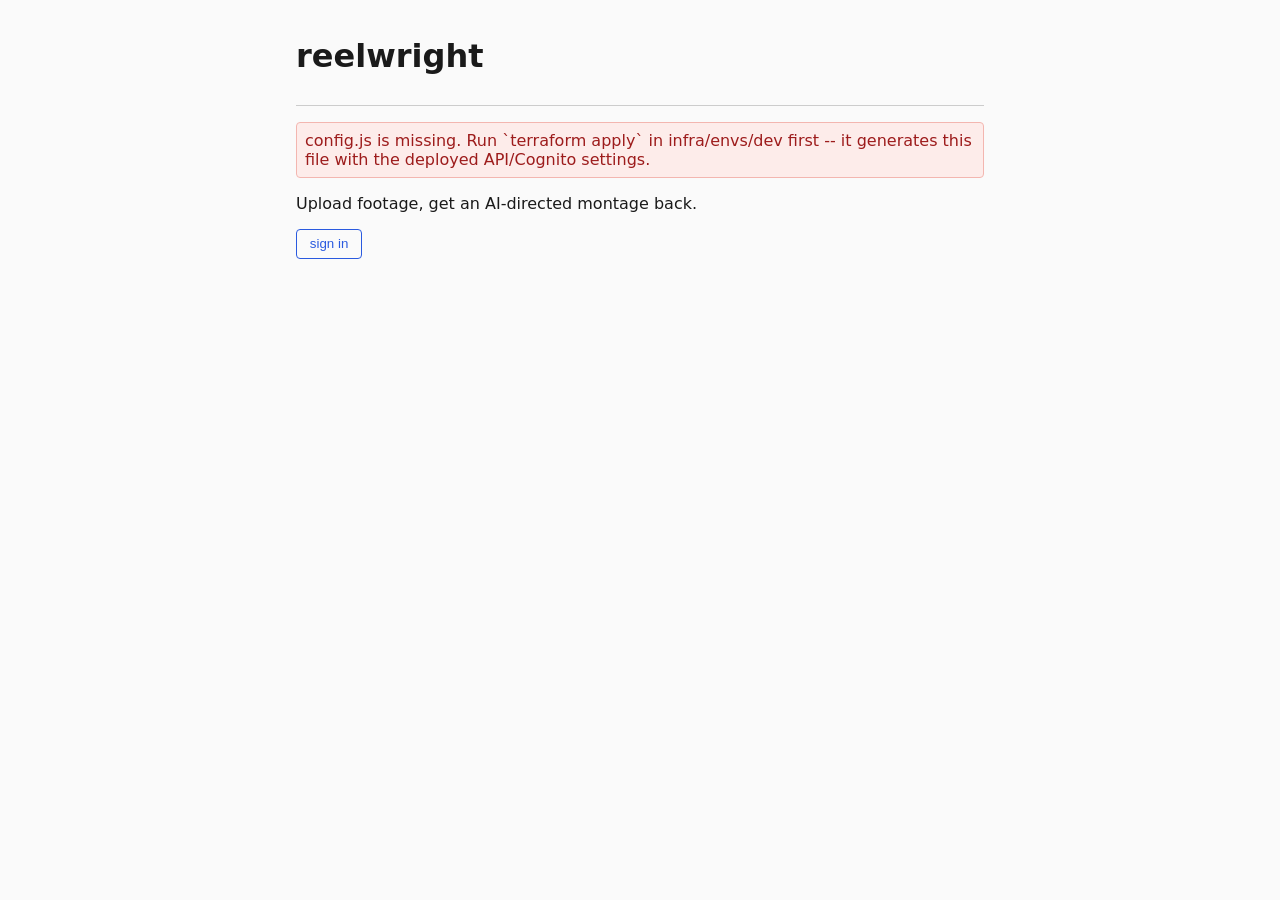
==== frontend/index.html @ 47443b2b "feat: add a minimal vanilla-JS frontend with Cognito sign-in, upload, status, and plan editing" ====
<!DOCTYPE html>
<html lang="en">
<head>
  <meta charset="utf-8">
  <meta name="viewport" content="width=device-width, initial-scale=1">
  <title>reelwright</title>
  <link rel="stylesheet" href="style.css">
</head>
<body>
  <header>
    <h1>reelwright</h1>
    <div id="account-bar" hidden>
      <span id="account-email"></span>
      <button id="sign-out-btn" type="button">sign out</button>
    </div>
  </header>

  <main>
    <div id="config-error" class="banner error" hidden>
      config.js is missing. Run `terraform apply` in infra/envs/dev first --
      it generates this file with the deployed API/Cognito settings.
    </div>

    <section id="signed-out-view">
      <p>Upload footage, get an AI-directed montage back.</p>
      <button id="sign-in-btn" type="button">sign in</button>
    </section>

    <section id="app-view" hidden>
      <nav>
        <button id="nav-upload" type="button">new job</button>
        <button id="nav-jobs" type="button">my jobs</button>
      </nav>

      <section id="upload-view">
        <h2>new job</h2>
        <form id="upload-form">
          <label>
            video file
            <input id="upload-file" type="file" accept="video/mp4,video/quicktime,video/webm" required>
          </label>
          <label>
            vibe (optional)
            <input id="upload-vibe" type="text" maxlength="200" placeholder="punchy highlight reel">
          </label>
          <label>
            aspect
            <select id="upload-aspect">
              <option value="16:9">16:9</option>
              <option value="9:16">9:16</option>
              <option value="1:1">1:1</option>
            </select>
          </label>
          <label>
            <input id="upload-subtitles" type="checkbox">
            subtitles
          </label>
          <button type="submit">upload &amp; start</button>
        </form>
        <div id="upload-progress" hidden>
          <progress id="upload-progress-bar" max="100" value="0"></progress>
          <span id="upload-progress-label"></span>
        </div>
        <div id="upload-error" class="banner error" hidden></div>
      </section>

      <section id="jobs-view" hidden>
        <h2>my jobs</h2>
        <ul id="jobs-list"></ul>
      </section>

      <section id="status-view" hidden>
        <button id="back-to-jobs-btn" type="button">&larr; back to my jobs</button>
        <h2>job <span id="status-job-id"></span></h2>
        <p>status: <strong id="status-value"></strong></p>
        <div id="status-error" class="banner error" hidden></div>

        <div id="status-player" hidden>
          <video id="status-video" controls></video>
          <p><a id="status-download" href="#" target="_blank" rel="noopener">download</a></p>
        </div>

        <div id="plan-editor" hidden>
          <h3>edit plan</h3>
          <p id="plan-summary"></p>
          <table>
            <thead>
              <tr><th>source</th><th>start (s)</th><th>end (s)</th><th>speed</th><th>reason</th><th></th></tr>
            </thead>
            <tbody id="plan-clips-body"></tbody>
          </table>
          <button id="plan-rerender-btn" type="button">rerender</button>
        </div>
      </section>
    </section>
  </main>

  <script src="config.js"></script>
  <script src="auth.js"></script>
  <script src="app.js"></script>
</body>
</html>
---- frontend/style.css ----
:root {
  color-scheme: light dark;
  --fg: #1a1a1a;
  --bg: #fafafa;
  --border: #ccc;
  --accent: #2a5adf;
}

@media (prefers-color-scheme: dark) {
  :root {
    --fg: #e8e8e8;
    --bg: #1a1a1a;
    --border: #444;
  }
}

* {
  box-sizing: border-box;
}

body {
  font-family: system-ui, sans-serif;
  color: var(--fg);
  background: var(--bg);
  max-width: 720px;
  margin: 0 auto;
  padding: 1rem;
}

header {
  display: flex;
  align-items: center;
  justify-content: space-between;
  border-bottom: 1px solid var(--border);
  padding-bottom: 0.5rem;
  margin-bottom: 1rem;
}

nav {
  display: flex;
  gap: 0.5rem;
  margin-bottom: 1rem;
}

form {
  display: flex;
  flex-direction: column;
  gap: 0.75rem;
  max-width: 400px;
}

label {
  display: flex;
  flex-direction: column;
  gap: 0.25rem;
  font-size: 0.9rem;
}

button {
  cursor: pointer;
  border: 1px solid var(--accent);
  background: transparent;
  color: var(--accent);
  border-radius: 4px;
  padding: 0.4rem 0.8rem;
}

button:hover {
  background: var(--accent);
  color: white;
}

table {
  width: 100%;
  border-collapse: collapse;
  margin-bottom: 1rem;
}

th, td {
  border: 1px solid var(--border);
  padding: 0.4rem;
  text-align: left;
  font-size: 0.85rem;
}

td input[type="number"] {
  width: 5rem;
}

video {
  max-width: 100%;
}

.banner {
  padding: 0.5rem;
  border-radius: 4px;
  margin: 0.5rem 0;
}

.banner.error {
  background: #fdecea;
  color: #9d1c1c;
  border: 1px solid #f3b6b0;
}

@media (prefers-color-scheme: dark) {
  .banner.error {
    background: #3a1616;
    color: #ff9b93;
    border-color: #6b2a24;
  }
}

ul#jobs-list {
  list-style: none;
  padding: 0;
  display: flex;
  flex-direction: column;
  gap: 0.4rem;
}

ul#jobs-list button {
  width: 100%;
  text-align: left;
}
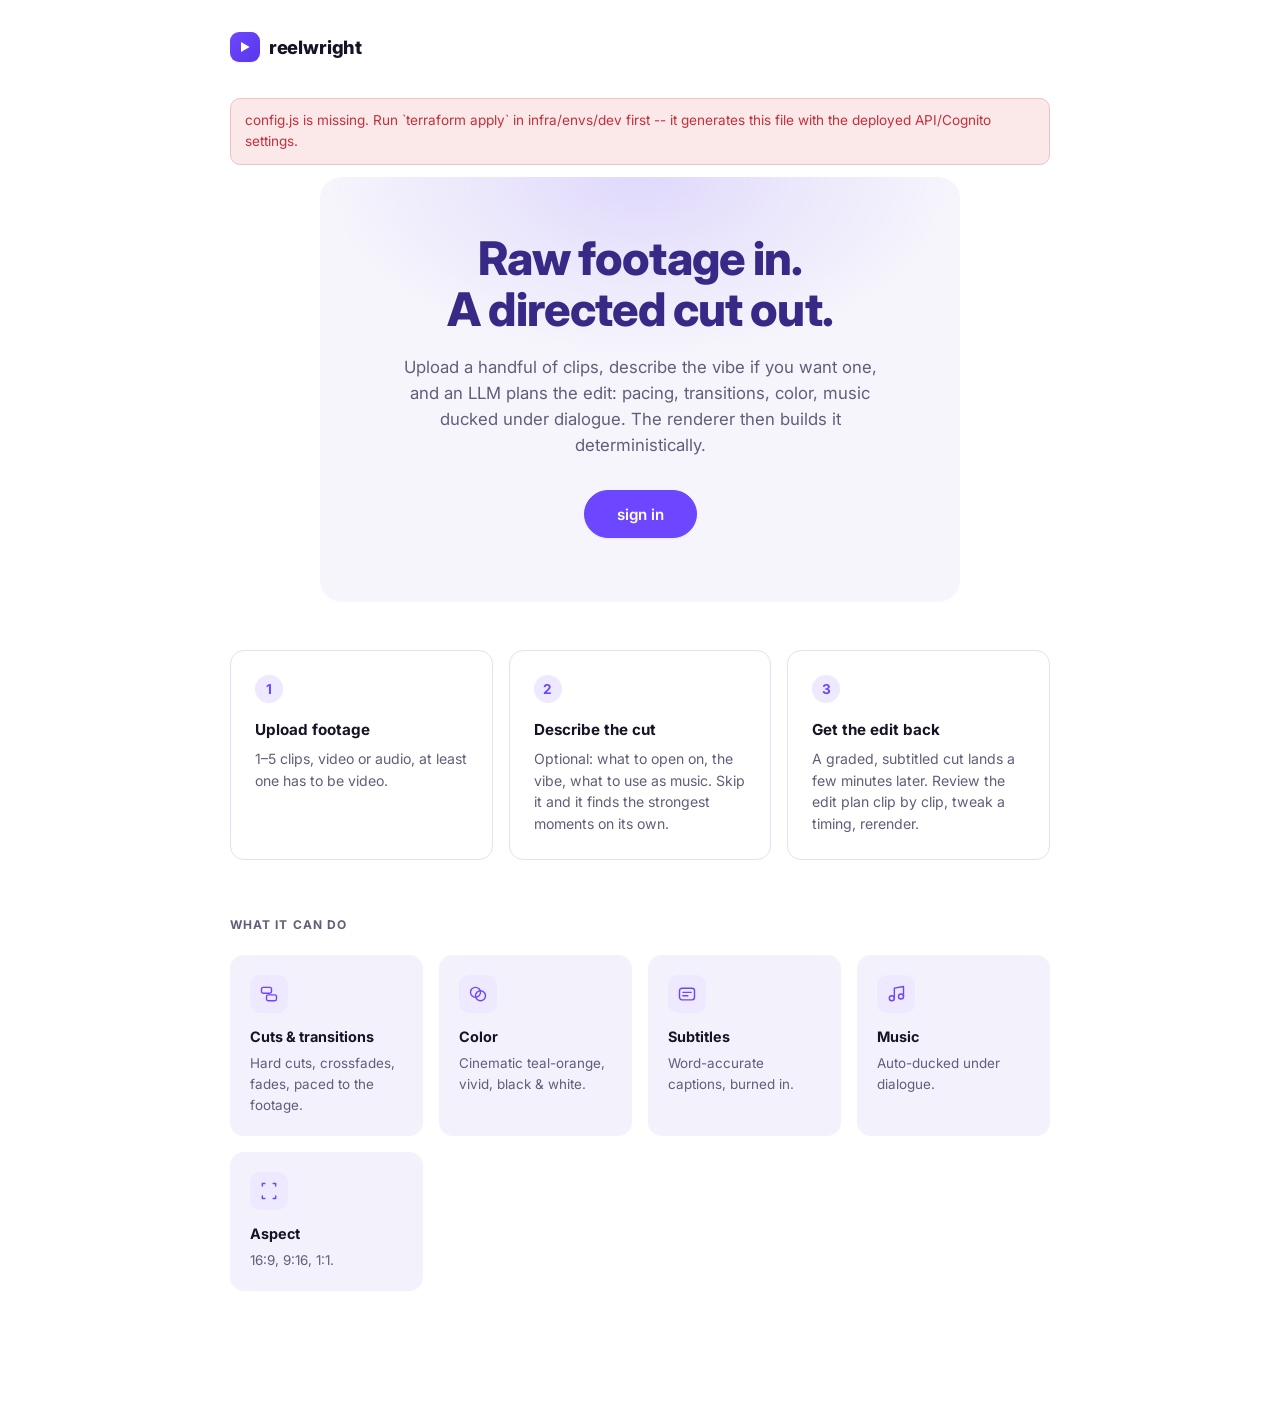
==== commit 458b59bb: "feat: redesign frontend with a light, rounded, purple visual style" ====
--- a/frontend/index.html
+++ b/frontend/index.html
@@ -4,14 +4,25 @@
   <meta charset="utf-8">
   <meta name="viewport" content="width=device-width, initial-scale=1">
   <title>reelwright</title>
+  <link rel="preconnect" href="https://fonts.googleapis.com">
+  <link rel="preconnect" href="https://fonts.gstatic.com" crossorigin>
+  <link href="https://fonts.googleapis.com/css2?family=Inter:wght@400;500;600;700;800&display=swap" rel="stylesheet">
   <link rel="stylesheet" href="style.css">
 </head>
 <body>
+  <div class="page">
   <header>
-    <h1>reelwright</h1>
+    <div class="brand">
+      <span class="brand-mark" aria-hidden="true">
+        <svg viewBox="0 0 24 24" width="16" height="16" fill="none">
+          <path d="M6 4.5 19 12 6 19.5Z" fill="white"/>
+        </svg>
+      </span>
+      <h1>reelwright</h1>
+    </div>
     <div id="account-bar" hidden>
       <span id="account-email"></span>
-      <button id="sign-out-btn" type="button">sign out</button>
+      <button id="sign-out-btn" type="button" class="btn-ghost">sign out</button>
     </div>
   </header>
 
@@ -22,8 +33,74 @@
     </div>
 
     <section id="signed-out-view">
-      <p>Upload footage, get an AI-directed montage back.</p>
-      <button id="sign-in-btn" type="button">sign in</button>
+      <div class="hero">
+        <h2 class="hero-heading">Raw footage in.<br>A directed cut out.</h2>
+        <p class="lede">
+          Upload a handful of clips, describe the vibe if you want one, and an
+          LLM plans the edit: pacing, transitions, color, music ducked under
+          dialogue. The renderer then builds it deterministically.
+        </p>
+        <button id="sign-in-btn" type="button" class="btn-primary btn-large">sign in</button>
+      </div>
+
+      <ol class="how-it-works">
+        <li class="step-card">
+          <span class="step-num">1</span>
+          <h3>Upload footage</h3>
+          <p>1&ndash;5 clips, video or audio, at least one has to be video.</p>
+        </li>
+        <li class="step-card">
+          <span class="step-num">2</span>
+          <h3>Describe the cut</h3>
+          <p>Optional: what to open on, the vibe, what to use as music. Skip it and it finds the strongest moments on its own.</p>
+        </li>
+        <li class="step-card">
+          <span class="step-num">3</span>
+          <h3>Get the edit back</h3>
+          <p>A graded, subtitled cut lands a few minutes later. Review the edit plan clip by clip, tweak a timing, rerender.</p>
+        </li>
+      </ol>
+
+      <div class="capability-grid">
+        <h3 class="section-label">what it can do</h3>
+        <div class="cap-cards">
+          <div class="cap-card">
+            <span class="cap-icon" data-tone="a">
+              <svg viewBox="0 0 24 24" width="20" height="20" fill="none" stroke="currentColor" stroke-width="1.7" stroke-linecap="round" stroke-linejoin="round"><rect x="3" y="4" width="12" height="7" rx="2"/><rect x="9" y="13" width="12" height="7" rx="2"/></svg>
+            </span>
+            <h4>Cuts &amp; transitions</h4>
+            <p>Hard cuts, crossfades, fades, paced to the footage.</p>
+          </div>
+          <div class="cap-card">
+            <span class="cap-icon" data-tone="b">
+              <svg viewBox="0 0 24 24" width="20" height="20" fill="none" stroke="currentColor" stroke-width="1.7" stroke-linecap="round" stroke-linejoin="round"><circle cx="9" cy="10" r="6"/><circle cx="15" cy="14" r="6"/></svg>
+            </span>
+            <h4>Color</h4>
+            <p>Cinematic teal-orange, vivid, black &amp; white.</p>
+          </div>
+          <div class="cap-card">
+            <span class="cap-icon" data-tone="c">
+              <svg viewBox="0 0 24 24" width="20" height="20" fill="none" stroke="currentColor" stroke-width="1.7" stroke-linecap="round" stroke-linejoin="round"><rect x="3" y="5" width="18" height="14" rx="3"/><line x1="7" y1="14" x2="13" y2="14"/><line x1="7" y1="10" x2="17" y2="10"/></svg>
+            </span>
+            <h4>Subtitles</h4>
+            <p>Word-accurate captions, burned in.</p>
+          </div>
+          <div class="cap-card">
+            <span class="cap-icon" data-tone="d">
+              <svg viewBox="0 0 24 24" width="20" height="20" fill="none" stroke="currentColor" stroke-width="1.7" stroke-linecap="round" stroke-linejoin="round"><circle cx="7" cy="17" r="3"/><circle cx="18" cy="15" r="3"/><path d="M10 17V5l11-2v12"/></svg>
+            </span>
+            <h4>Music</h4>
+            <p>Auto-ducked under dialogue.</p>
+          </div>
+          <div class="cap-card">
+            <span class="cap-icon" data-tone="e">
+              <svg viewBox="0 0 24 24" width="20" height="20" fill="none" stroke="currentColor" stroke-width="1.7" stroke-linecap="round" stroke-linejoin="round"><path d="M7 3H4v3M17 3h3v3M7 21H4v-3M17 21h3v-3"/></svg>
+            </span>
+            <h4>Aspect</h4>
+            <p>16:9, 9:16, 1:1.</p>
+          </div>
+        </div>
+      </div>
     </section>
 
     <section id="app-view" hidden>
@@ -33,15 +110,26 @@
       </nav>
 
       <section id="upload-view">
-        <h2>new job</h2>
+        <h2 class="section-label">new job</h2>
         <form id="upload-form">
           <label>
-            video file
-            <input id="upload-file" type="file" accept="video/mp4,video/quicktime,video/webm" required>
+            video/audio files (1-5; at least one video)
+            <input
+              id="upload-file"
+              type="file"
+              multiple
+              accept="video/mp4,video/quicktime,video/webm,audio/mp4,audio/aac,audio/ogg,audio/mpeg"
+              required
+            >
           </label>
           <label>
-            vibe (optional)
-            <input id="upload-vibe" type="text" maxlength="200" placeholder="punchy highlight reel">
+            editing instructions (optional)
+            <textarea
+              id="upload-vibe"
+              maxlength="400"
+              rows="2"
+              placeholder="e.g. open on the first scene from video 1, use the audio I uploaded as music, keep it gentle with minimal effects"
+            ></textarea>
           </label>
           <label>
             aspect
@@ -51,28 +139,28 @@
               <option value="1:1">1:1</option>
             </select>
           </label>
-          <label>
+          <label class="checkbox-label">
             <input id="upload-subtitles" type="checkbox">
             subtitles
           </label>
-          <button type="submit">upload &amp; start</button>
+          <button type="submit" class="btn-primary">upload &amp; start</button>
         </form>
         <div id="upload-progress" hidden>
-          <progress id="upload-progress-bar" max="100" value="0"></progress>
-          <span id="upload-progress-label"></span>
+          <ul id="upload-progress-list"></ul>
         </div>
         <div id="upload-error" class="banner error" hidden></div>
       </section>
 
       <section id="jobs-view" hidden>
-        <h2>my jobs</h2>
+        <h2 class="section-label">my jobs</h2>
         <ul id="jobs-list"></ul>
       </section>
 
       <section id="status-view" hidden>
-        <button id="back-to-jobs-btn" type="button">&larr; back to my jobs</button>
-        <h2>job <span id="status-job-id"></span></h2>
-        <p>status: <strong id="status-value"></strong></p>
+        <button id="back-to-jobs-btn" type="button" class="btn-ghost">&larr; back to my jobs</button>
+        <h2 class="job-heading">job <span id="status-job-id"></span></h2>
+        <p><span id="status-value" class="status-tag"></span></p>
+        <p id="status-sources" hidden></p>
         <div id="status-error" class="banner error" hidden></div>
 
         <div id="status-player" hidden>
@@ -81,19 +169,22 @@
         </div>
 
         <div id="plan-editor" hidden>
-          <h3>edit plan</h3>
+          <h3 class="section-label">edit plan</h3>
           <p id="plan-summary"></p>
-          <table>
-            <thead>
-              <tr><th>source</th><th>start (s)</th><th>end (s)</th><th>speed</th><th>reason</th><th></th></tr>
-            </thead>
-            <tbody id="plan-clips-body"></tbody>
-          </table>
-          <button id="plan-rerender-btn" type="button">rerender</button>
+          <div class="table-card">
+            <table>
+              <thead>
+                <tr><th>source</th><th>start (s)</th><th>end (s)</th><th>speed</th><th>reason</th><th></th></tr>
+              </thead>
+              <tbody id="plan-clips-body"></tbody>
+            </table>
+          </div>
+          <button id="plan-rerender-btn" type="button" class="btn-primary">rerender</button>
         </div>
       </section>
     </section>
   </main>
+  </div>
 
   <script src="config.js"></script>
   <script src="auth.js"></script>
--- a/frontend/style.css
+++ b/frontend/style.css
@@ -1,16 +1,61 @@
 :root {
   color-scheme: light dark;
-  --fg: #1a1a1a;
-  --bg: #fafafa;
-  --border: #ccc;
-  --accent: #2a5adf;
+
+  --bg: #ffffff;
+  --bg-soft: #f6f5fc;
+  --surface: #ffffff;
+  --surface-2: #f3f1fb;
+  --border: #e4e1f4;
+  --fg: #171325;
+  --fg-muted: #635d7a;
+  --heading: #372a86;
+
+  --accent: #6c47ff;
+  --accent-hover: #5a35eb;
+  --accent-fg: #ffffff;
+  --accent-bg: #efe9ff;
+
+  --danger: #c62f3a;
+  --danger-bg: #fbe9ea;
+  --danger-border: #f0c1c5;
+  --ok: #1c7a4d;
+  --ok-bg: #e5f4ec;
+
+  --font-ui: "Inter", system-ui, sans-serif;
+
+  --radius-sm: 10px;
+  --radius: 14px;
+  --radius-lg: 22px;
+  --radius-pill: 999px;
+
+  --shadow-sm: 0 1px 2px rgba(23, 19, 37, 0.06);
+  --shadow-md: 0 12px 28px -12px rgba(60, 40, 140, 0.18);
 }
 
 @media (prefers-color-scheme: dark) {
   :root {
-    --fg: #e8e8e8;
-    --bg: #1a1a1a;
-    --border: #444;
+    --bg: #0f0c1c;
+    --bg-soft: #150f28;
+    --surface: #191331;
+    --surface-2: #211a3d;
+    --border: #332a55;
+    --fg: #f1eefc;
+    --fg-muted: #a89fc9;
+    --heading: #c3b3ff;
+
+    --accent: #8c6bff;
+    --accent-hover: #a186ff;
+    --accent-fg: #100c1f;
+    --accent-bg: #251c48;
+
+    --danger: #ff7b74;
+    --danger-bg: #3a1a1e;
+    --danger-border: #5c2b2f;
+    --ok: #6bd39a;
+    --ok-bg: #123023;
+
+    --shadow-sm: 0 1px 2px rgba(0, 0, 0, 0.3);
+    --shadow-md: 0 16px 32px -14px rgba(0, 0, 0, 0.55);
   }
 }
 
@@ -18,108 +63,599 @@
   box-sizing: border-box;
 }
 
+[hidden] {
+  display: none !important;
+}
+
+html {
+  -webkit-text-size-adjust: 100%;
+}
+
 body {
-  font-family: system-ui, sans-serif;
+  margin: 0;
+  font-family: var(--font-ui);
+  font-size: 15px;
+  line-height: 1.55;
   color: var(--fg);
   background: var(--bg);
-  max-width: 720px;
+}
+
+@media (prefers-reduced-motion: no-preference) {
+  * {
+    transition: background-color 120ms ease, border-color 120ms ease, color 120ms ease, box-shadow 120ms ease, transform 120ms ease;
+  }
+}
+
+.page {
+  max-width: 860px;
   margin: 0 auto;
-  padding: 1rem;
-}
+  padding: 1.5rem 1.25rem 5rem;
+}
+
+a {
+  color: var(--accent);
+}
+
+/* -- header -- */
 
 header {
   display: flex;
+  flex-wrap: wrap;
   align-items: center;
   justify-content: space-between;
-  border-bottom: 1px solid var(--border);
-  padding-bottom: 0.5rem;
-  margin-bottom: 1rem;
-}
-
-nav {
-  display: flex;
-  gap: 0.5rem;
-  margin-bottom: 1rem;
-}
-
-form {
-  display: flex;
-  flex-direction: column;
-  gap: 0.75rem;
-  max-width: 400px;
-}
-
-label {
-  display: flex;
-  flex-direction: column;
-  gap: 0.25rem;
-  font-size: 0.9rem;
-}
+  gap: 0.5rem 1rem;
+  padding: 0.5rem 0 1.5rem;
+}
+
+.brand {
+  display: flex;
+  align-items: center;
+  gap: 0.55rem;
+}
+
+.brand-mark {
+  display: inline-flex;
+  align-items: center;
+  justify-content: center;
+  width: 30px;
+  height: 30px;
+  border-radius: 9px;
+  background: linear-gradient(135deg, var(--accent), var(--accent-hover));
+  box-shadow: var(--shadow-sm);
+}
+
+header h1 {
+  margin: 0;
+  font-size: 1.15rem;
+  font-weight: 800;
+  letter-spacing: -0.01em;
+  color: var(--fg);
+}
+
+#account-bar {
+  display: flex;
+  align-items: center;
+  gap: 0.85rem;
+  font-size: 0.85rem;
+  color: var(--fg-muted);
+  white-space: nowrap;
+}
+
+/* -- section labels -- */
+
+.section-label {
+  margin: 0 0 1.25rem;
+  font-size: 0.75rem;
+  font-weight: 700;
+  letter-spacing: 0.09em;
+  text-transform: uppercase;
+  color: var(--fg-muted);
+}
+
+.eyebrow {
+  display: inline-block;
+  font-size: 0.75rem;
+  font-weight: 700;
+  letter-spacing: 0.09em;
+  text-transform: uppercase;
+  color: var(--accent);
+  margin-bottom: 0.5rem;
+}
+
+/* -- hero -- */
+
+#signed-out-view {
+  padding-bottom: 2rem;
+}
+
+.hero {
+  text-align: center;
+  max-width: 640px;
+  margin: 0 auto;
+  padding: 3.5rem 1rem 4rem;
+  border-radius: var(--radius-lg);
+  background:
+    radial-gradient(ellipse 70% 60% at 50% 0%, color-mix(in srgb, var(--accent) 16%, transparent), transparent 70%),
+    var(--bg-soft);
+}
+
+.hero-heading {
+  margin: 0 0 1.1rem;
+  font-size: clamp(2rem, 5vw, 2.9rem);
+  font-weight: 800;
+  letter-spacing: -0.02em;
+  line-height: 1.12;
+  color: var(--heading);
+  text-wrap: balance;
+}
+
+.hero .lede {
+  max-width: 46ch;
+  margin: 0 auto 2rem;
+  font-size: 1.05rem;
+  color: var(--fg-muted);
+}
+
+/* -- buttons -- */
 
 button {
   cursor: pointer;
-  border: 1px solid var(--accent);
+  font-family: var(--font-ui);
+  border: 1px solid var(--border);
+  background: var(--surface);
+  color: var(--fg);
+  border-radius: var(--radius-pill);
+  padding: 0.6rem 1.15rem;
+  font-size: 0.88rem;
+  font-weight: 600;
+}
+
+button:hover {
+  border-color: var(--accent);
+}
+
+button:focus-visible,
+input:focus-visible,
+select:focus-visible,
+textarea:focus-visible,
+a:focus-visible {
+  outline: 2px solid var(--accent);
+  outline-offset: 2px;
+}
+
+.btn-primary {
+  border-color: var(--accent);
+  background: var(--accent);
+  color: var(--accent-fg);
+  box-shadow: var(--shadow-sm);
+}
+
+.btn-primary:hover {
+  background: var(--accent-hover);
+  border-color: var(--accent-hover);
+}
+
+.btn-large {
+  padding: 0.85rem 2rem;
+  font-size: 0.95rem;
+}
+
+.btn-ghost {
+  border-color: transparent;
   background: transparent;
+  color: var(--fg-muted);
+}
+
+.btn-ghost:hover {
+  border-color: var(--border);
+  color: var(--fg);
+}
+
+.btn-remove {
+  border-color: transparent;
+  background: transparent;
+  color: var(--fg-muted);
+  font-size: 0.78rem;
+  padding: 0.3rem 0.6rem;
+}
+
+.btn-remove:hover {
+  border-color: var(--danger-border);
+  color: var(--danger);
+}
+
+/* -- how it works -- */
+
+.how-it-works {
+  list-style: none;
+  margin: 3rem 0 0;
+  padding: 0;
+  display: grid;
+  grid-template-columns: repeat(auto-fit, minmax(210px, 1fr));
+  gap: 1rem;
+}
+
+.step-card {
+  padding: 1.5rem;
+  border: 1px solid var(--border);
+  border-radius: var(--radius);
+  background: var(--surface);
+}
+
+.step-num {
+  display: inline-flex;
+  align-items: center;
+  justify-content: center;
+  width: 28px;
+  height: 28px;
+  border-radius: 50%;
+  background: var(--accent-bg);
   color: var(--accent);
-  border-radius: 4px;
-  padding: 0.4rem 0.8rem;
-}
-
-button:hover {
+  font-weight: 700;
+  font-size: 0.85rem;
+  margin-bottom: 0.9rem;
+}
+
+.step-card h3 {
+  margin: 0 0 0.4rem;
+  font-size: 0.95rem;
+  font-weight: 700;
+  color: var(--fg);
+}
+
+.step-card p {
+  margin: 0;
+  font-size: 0.88rem;
+  color: var(--fg-muted);
+}
+
+/* -- capability grid -- */
+
+.capability-grid {
+  margin-top: 3.5rem;
+}
+
+.cap-cards {
+  display: grid;
+  grid-template-columns: repeat(auto-fit, minmax(190px, 1fr));
+  gap: 1rem;
+}
+
+.cap-card {
+  padding: 1.25rem;
+  border-radius: var(--radius);
+  background: var(--surface-2);
+}
+
+.cap-icon {
+  display: inline-flex;
+  align-items: center;
+  justify-content: center;
+  width: 38px;
+  height: 38px;
+  border-radius: var(--radius-sm);
+  margin-bottom: 0.85rem;
+  color: var(--accent);
+  background: var(--accent-bg);
+}
+
+.cap-card h4 {
+  margin: 0 0 0.3rem;
+  font-size: 0.9rem;
+  font-weight: 700;
+  color: var(--fg);
+}
+
+.cap-card p {
+  margin: 0;
+  font-size: 0.84rem;
+  color: var(--fg-muted);
+}
+
+/* -- nav tabs -- */
+
+nav {
+  display: flex;
+  gap: 0.5rem;
+  margin-bottom: 2rem;
+}
+
+nav button {
+  border-color: transparent;
+  background: transparent;
+  color: var(--fg-muted);
+  padding: 0.55rem 1rem;
+}
+
+nav button:hover {
+  color: var(--fg);
+  background: var(--surface-2);
+  border-color: transparent;
+}
+
+/* -- forms -- */
+
+form {
+  display: flex;
+  flex-direction: column;
+  gap: 1.1rem;
+  max-width: 440px;
+}
+
+label {
+  display: flex;
+  flex-direction: column;
+  gap: 0.4rem;
+  font-size: 0.85rem;
+  color: var(--fg-muted);
+}
+
+input,
+select,
+textarea {
+  font-family: var(--font-ui);
+  font-size: 0.9rem;
+  color: var(--fg);
+  background: var(--surface);
+  border: 1px solid var(--border);
+  border-radius: var(--radius-sm);
+  padding: 0.6rem 0.75rem;
+}
+
+input:focus-visible,
+select:focus-visible,
+textarea:focus-visible {
+  outline: none;
+  border-color: var(--accent);
+  box-shadow: 0 0 0 3px var(--accent-bg);
+}
+
+textarea {
+  resize: vertical;
+}
+
+.checkbox-label {
+  flex-direction: row;
+  align-items: center;
+  gap: 0.5rem;
+}
+
+input[type="checkbox"] {
+  width: auto;
+  accent-color: var(--accent);
+}
+
+/* -- banners -- */
+
+.banner {
+  padding: 0.7rem 0.9rem;
+  border-radius: var(--radius-sm);
+  margin: 0.75rem 0;
+  font-size: 0.85rem;
+}
+
+.banner.error {
+  background: var(--danger-bg);
+  color: var(--danger);
+  border: 1px solid var(--danger-border);
+}
+
+/* -- upload progress -- */
+
+#upload-progress-list {
+  list-style: none;
+  margin: 1rem 0;
+  padding: 0;
+  display: flex;
+  flex-direction: column;
+  gap: 0.6rem;
+  font-size: 0.82rem;
+}
+
+#upload-progress-list li {
+  display: flex;
+  align-items: center;
+  gap: 0.6rem;
+}
+
+#upload-progress-list li > span:first-child {
+  flex: 1 1 auto;
+  overflow: hidden;
+  text-overflow: ellipsis;
+  white-space: nowrap;
+  color: var(--fg-muted);
+}
+
+#upload-progress-list li > span:last-child {
+  flex: 0 0 3.2em;
+  text-align: right;
+  font-variant-numeric: tabular-nums;
+}
+
+progress {
+  flex: 1 1 auto;
+  width: 100%;
+  height: 6px;
+  accent-color: var(--accent);
+  border: none;
+  border-radius: var(--radius-pill);
+  background: var(--surface-2);
+  overflow: hidden;
+}
+
+progress::-webkit-progress-bar {
+  background: var(--surface-2);
+  border-radius: var(--radius-pill);
+}
+
+progress::-webkit-progress-value {
   background: var(--accent);
-  color: white;
+  border-radius: var(--radius-pill);
+}
+
+/* -- job list -- */
+
+ul#jobs-list {
+  list-style: none;
+  padding: 0;
+  margin: 0;
+  display: flex;
+  flex-direction: column;
+  gap: 0.6rem;
+}
+
+.job-row {
+  width: 100%;
+  display: flex;
+  align-items: center;
+  gap: 0.9rem;
+  border: 1px solid var(--border);
+  border-radius: var(--radius);
+  background: var(--surface);
+  padding: 0.85rem 1.1rem;
+  text-align: left;
+  font-weight: 400;
+}
+
+.job-row:hover {
+  border-color: var(--accent);
+  box-shadow: var(--shadow-sm);
+}
+
+.job-row .job-id {
+  font-size: 0.85rem;
+  flex: 1 1 auto;
+  overflow: hidden;
+  text-overflow: ellipsis;
+  white-space: nowrap;
+  color: var(--fg);
+}
+
+.job-row .job-date {
+  font-size: 0.78rem;
+  color: var(--fg-muted);
+  flex: 0 0 auto;
+}
+
+/* -- status tags: soft pill badges, colored by state -- */
+
+.status-tag {
+  display: inline-flex;
+  align-items: center;
+  gap: 0.4rem;
+  padding: 0.3rem 0.75rem;
+  border-radius: var(--radius-pill);
+  background: var(--accent-bg);
+  color: var(--accent);
+  font-size: 0.78rem;
+  font-weight: 700;
+}
+
+.status-tag::before {
+  content: "";
+  width: 6px;
+  height: 6px;
+  border-radius: 50%;
+  background: currentColor;
+}
+
+.status-tag::after {
+  content: attr(data-status);
+}
+
+.status-tag[data-status="DONE"] {
+  background: var(--ok-bg);
+  color: var(--ok);
+}
+
+.status-tag[data-status="FAILED"] {
+  background: var(--danger-bg);
+  color: var(--danger);
+}
+
+#status-sources {
+  font-size: 0.82rem;
+  color: var(--fg-muted);
+}
+
+/* -- status / plan view -- */
+
+.job-heading {
+  display: flex;
+  align-items: baseline;
+  gap: 0.5rem;
+  font-size: 1.1rem;
+  font-weight: 700;
+  color: var(--fg);
+  margin: 1rem 0 1.25rem;
+}
+
+#status-job-id {
+  font-size: 0.85rem;
+  color: var(--fg-muted);
+  font-weight: 400;
+}
+
+#status-player {
+  margin-top: 1.5rem;
+}
+
+#status-player video {
+  width: 100%;
+  max-width: 100%;
+  border-radius: var(--radius);
+  background: #000;
+}
+
+#status-player p {
+  font-size: 0.85rem;
+}
+
+/* -- plan editor -- */
+
+#plan-summary {
+  color: var(--fg-muted);
+  max-width: 60ch;
+}
+
+.table-card {
+  border: 1px solid var(--border);
+  border-radius: var(--radius);
+  overflow: hidden;
+  margin-bottom: 1.25rem;
 }
 
 table {
   width: 100%;
   border-collapse: collapse;
-  margin-bottom: 1rem;
-}
-
-th, td {
-  border: 1px solid var(--border);
-  padding: 0.4rem;
+  font-size: 0.82rem;
+}
+
+thead th {
   text-align: left;
-  font-size: 0.85rem;
+  font-size: 0.7rem;
+  font-weight: 700;
+  letter-spacing: 0.06em;
+  text-transform: uppercase;
+  color: var(--fg-muted);
+  background: var(--surface-2);
+  padding: 0.6rem 0.75rem;
+}
+
+td {
+  border-top: 1px solid var(--border);
+  padding: 0.5rem 0.75rem;
+  vertical-align: middle;
+}
+
+td:nth-child(2),
+td:nth-child(3),
+td:nth-child(4) {
+  font-variant-numeric: tabular-nums;
 }
 
 td input[type="number"] {
-  width: 5rem;
-}
-
-video {
-  max-width: 100%;
-}
-
-.banner {
-  padding: 0.5rem;
-  border-radius: 4px;
-  margin: 0.5rem 0;
-}
-
-.banner.error {
-  background: #fdecea;
-  color: #9d1c1c;
-  border: 1px solid #f3b6b0;
-}
-
-@media (prefers-color-scheme: dark) {
-  .banner.error {
-    background: #3a1616;
-    color: #ff9b93;
-    border-color: #6b2a24;
-  }
-}
-
-ul#jobs-list {
-  list-style: none;
-  padding: 0;
-  display: flex;
-  flex-direction: column;
-  gap: 0.4rem;
-}
-
-ul#jobs-list button {
-  width: 100%;
-  text-align: left;
-}
+  width: 4.5rem;
+  padding: 0.35rem 0.5rem;
+  border-radius: var(--radius-sm);
+}
